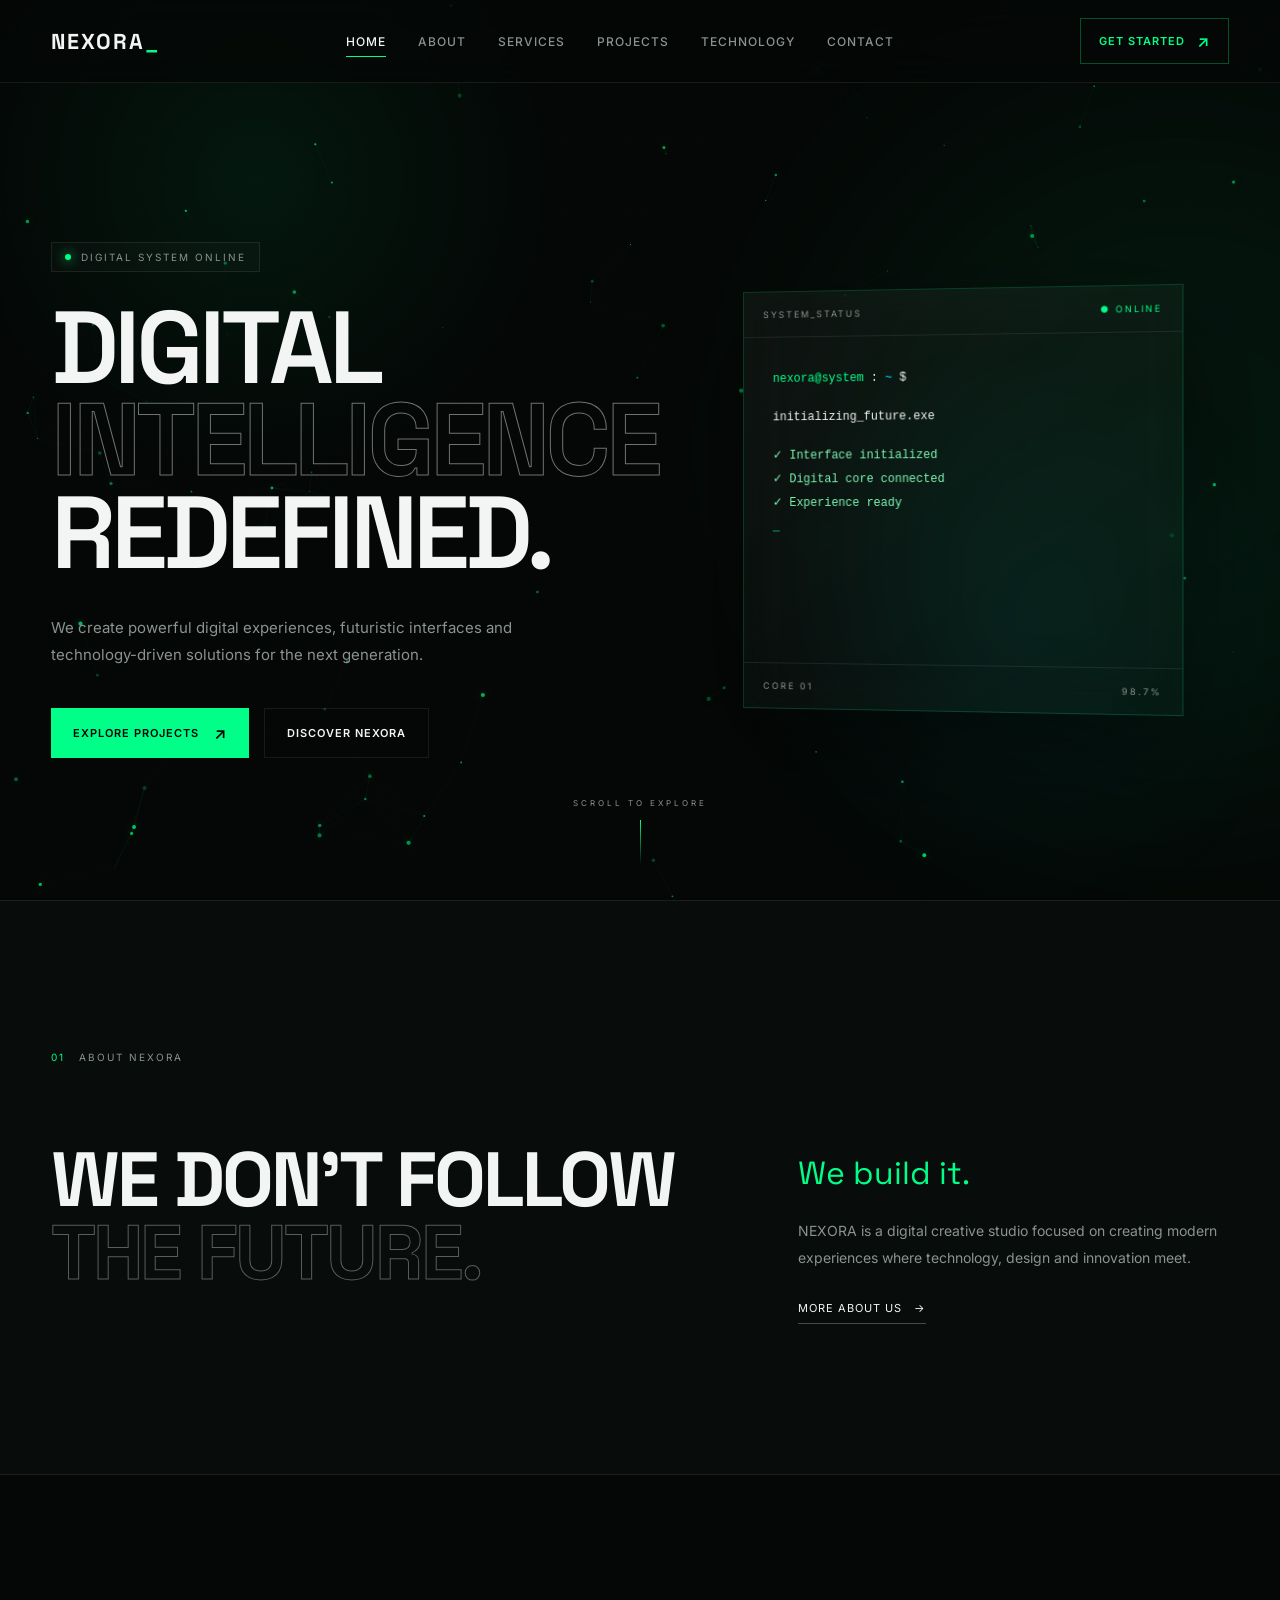
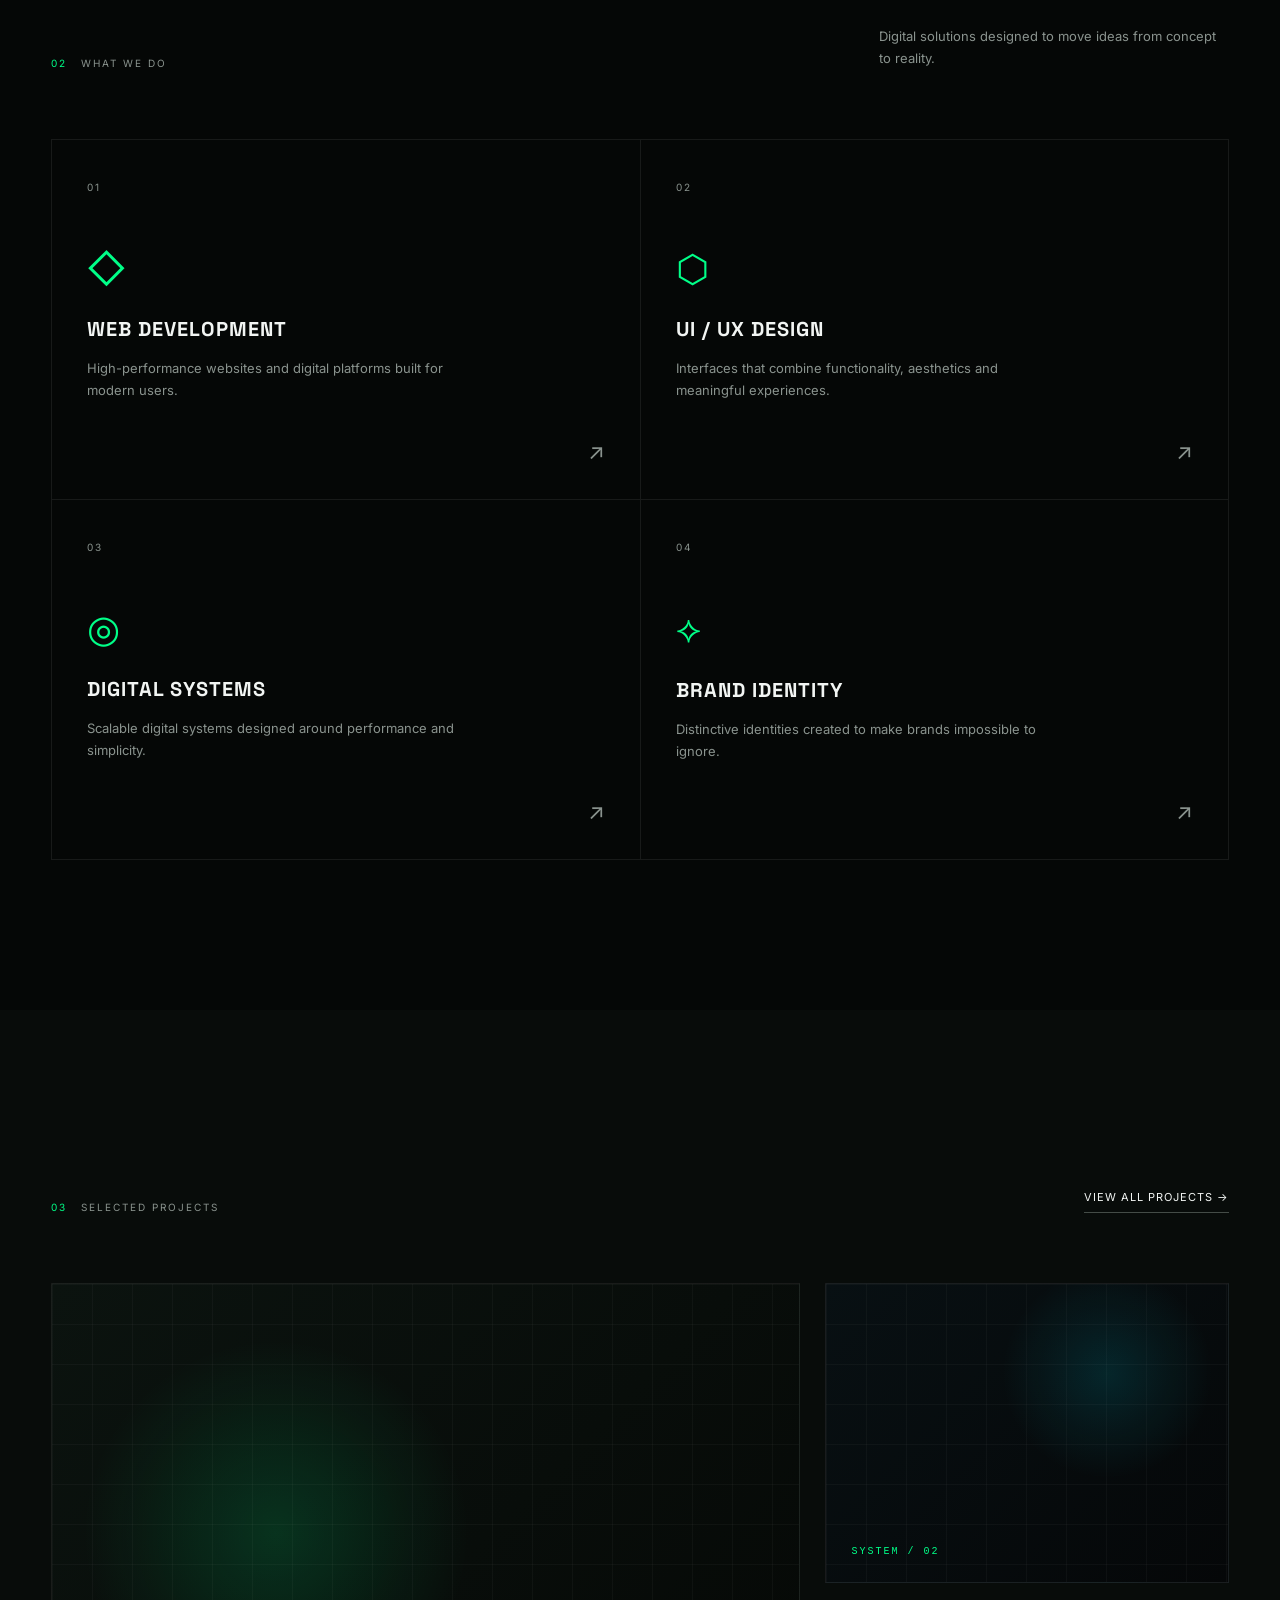
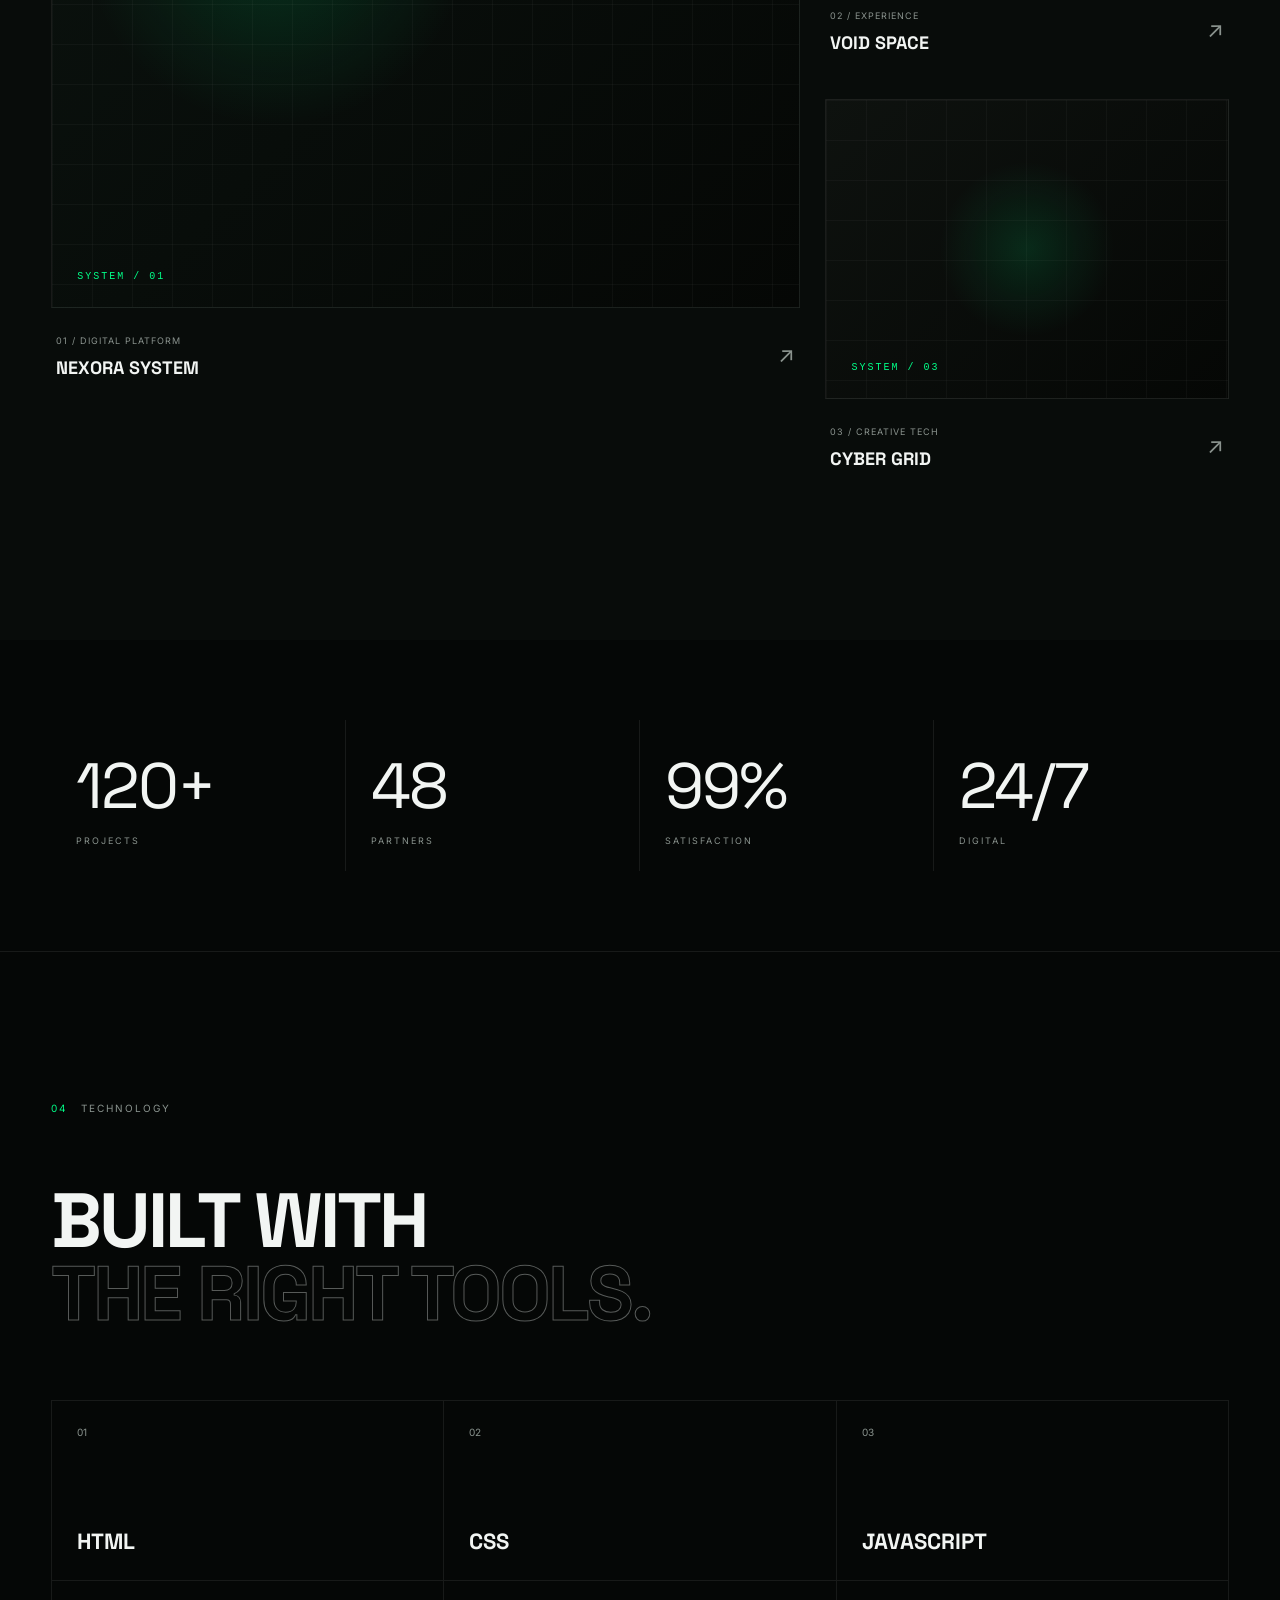
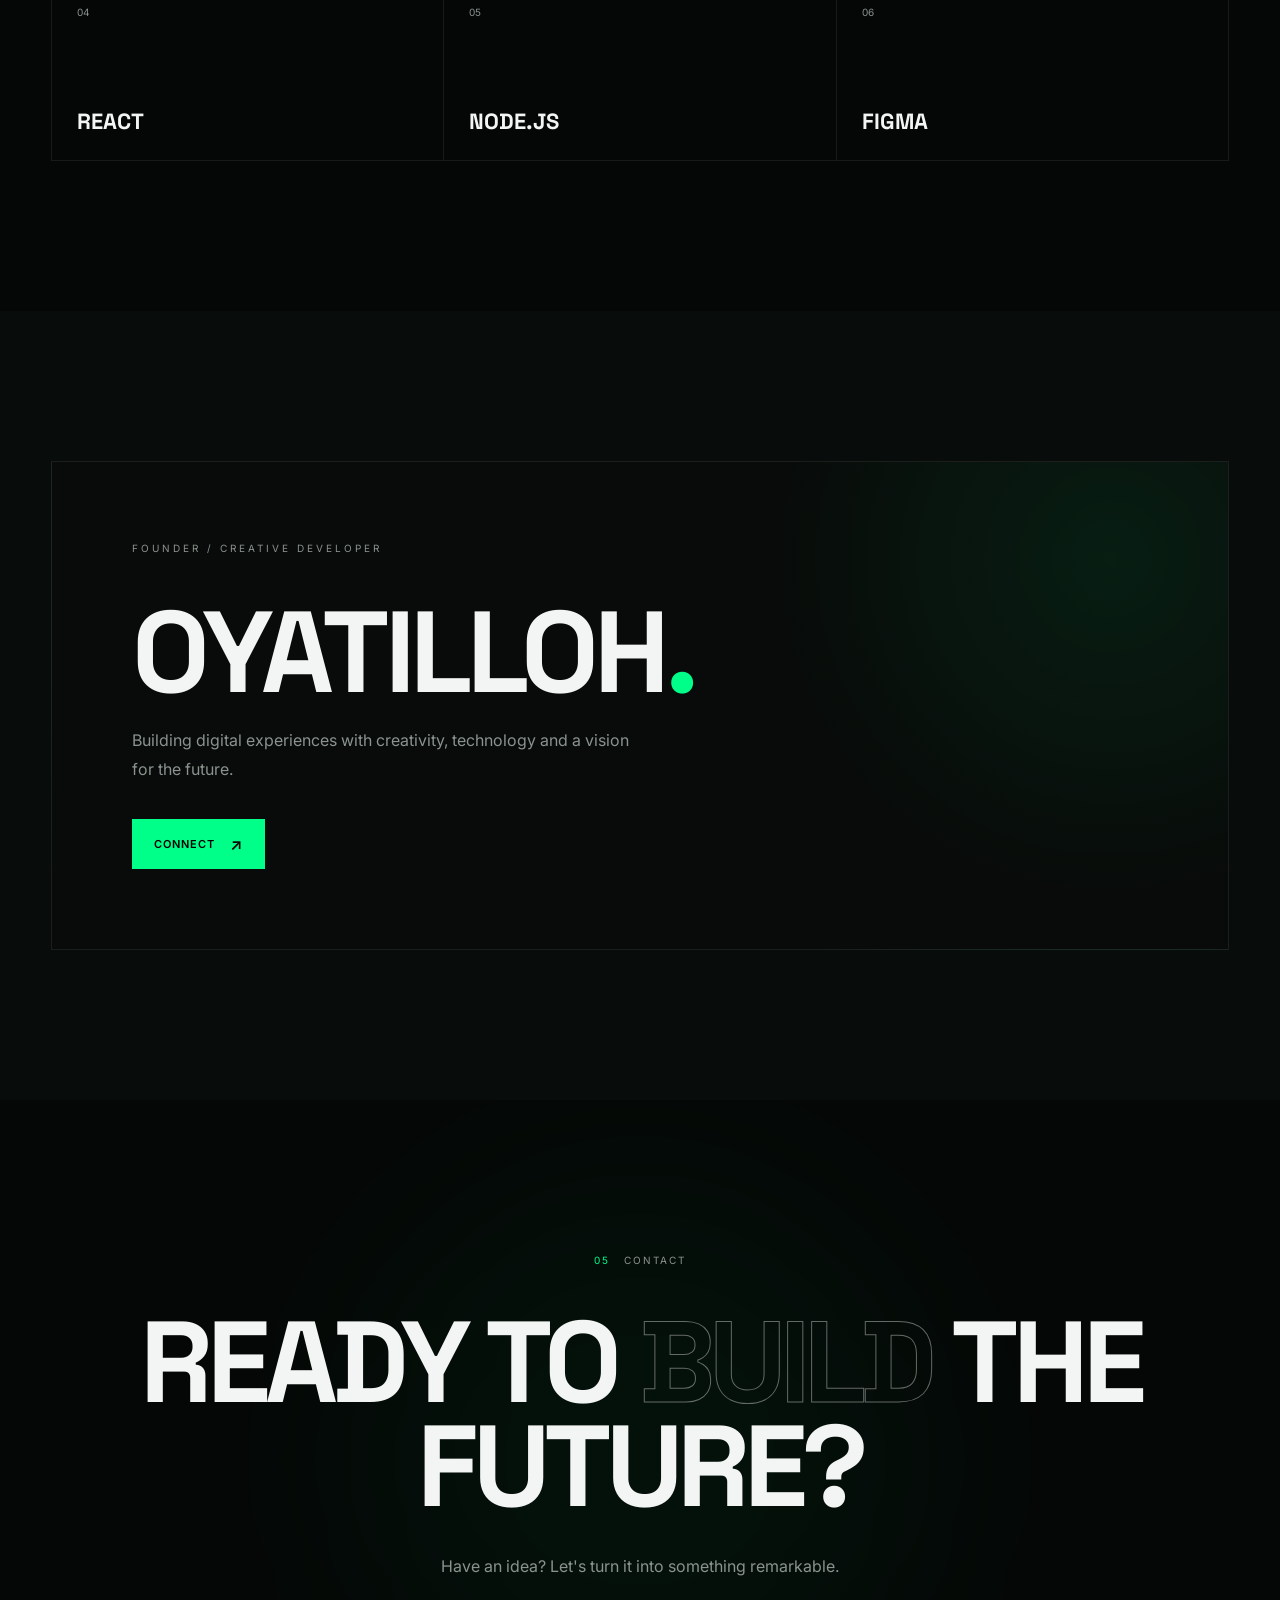
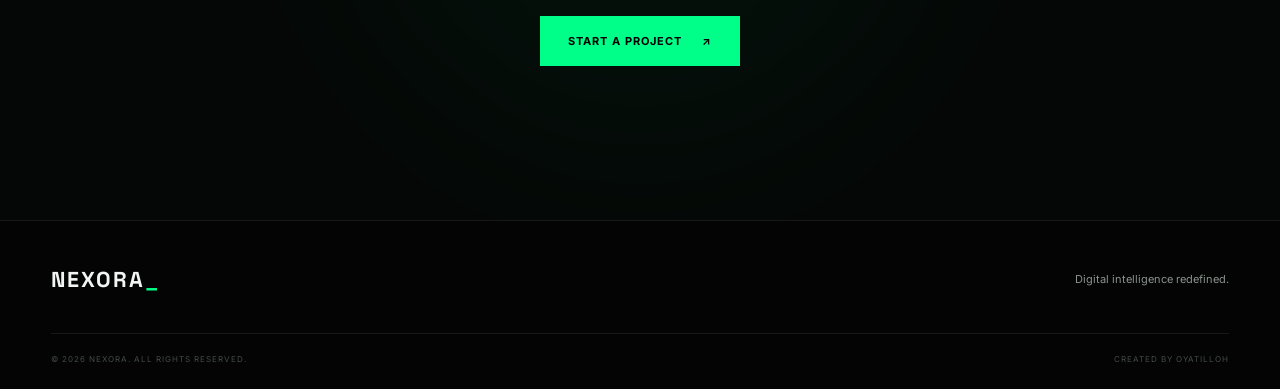
==== index.html @ f5d12a70 "nexora" ====
<!DOCTYPE html>
<html lang="en">
<head>
    <meta charset="UTF-8">
    <meta name="viewport" content="width=device-width, initial-scale=1.0">

    <meta name="description" content="NEXORA — Digital experiences built for the next generation.">
    <meta name="author" content="Oyatilloh">

    <title>NEXORA — Digital Intelligence</title>

    <!-- Google Font -->
    <link rel="preconnect" href="https://fonts.googleapis.com">
    <link rel="preconnect" href="https://fonts.gstatic.com" crossorigin>
    <link href="https://fonts.googleapis.com/css2?family=Inter:wght@300;400;500;600;700;800&family=Space+Grotesk:wght@400;500;600;700&display=swap" rel="stylesheet">

    <!-- CSS -->
    <link rel="stylesheet" href="style.css">
</head>

<body>
    <canvas id="cyberBackground"></canvas>
    <!-- =========================================
         LOADER
    ========================================== -->
    <div class="loader" id="loader">
        <div class="loader-content">
            <span>NEXORA</span>
            <div class="loader-line"></div>
            <small>INITIALIZING SYSTEM...</small>
        </div>
    </div>


    <!-- =========================================
         NAVIGATION
    ========================================== -->
    <header class="header">
        <nav class="navbar container">

            <a href="#home" class="logo">
                NEXORA<span>_</span>
            </a>

            <div class="nav-links">

                <a href="#home" class="nav-link active">
                    Home
                </a>

                <a href="#about" class="nav-link">
                    About
                </a>

                <a href="#services" class="nav-link">
                    Services
                </a>

                <a href="#projects" class="nav-link">
                    Projects
                </a>

                <a href="#technology" class="nav-link">
                    Technology
                </a>

                <a href="#contact" class="nav-link">
                    Contact
                </a>

            </div>

            <a href="#contact" class="nav-button">
                Get Started
                <span>↗</span>
            </a>

            <button class="menu-button" id="menuButton">
                <span></span>
                <span></span>
                <span></span>
            </button>

        </nav>
    </header>


    <main>

        <!-- =========================================
             HERO SECTION
        ========================================== -->
        <section class="hero" id="home">

            <div class="hero-grid"></div>
            <div class="hero-glow"></div>

            <div class="container hero-container">

                <div class="hero-content">

                    <div class="hero-label">
                        <span class="status-dot"></span>
                        DIGITAL SYSTEM ONLINE
                    </div>

                    <h1 class="hero-title">
                        DIGITAL
                        <span>INTELLIGENCE</span>
                        REDEFINED.
                    </h1>

                    <p class="hero-description">
                        We create powerful digital experiences,
                        futuristic interfaces and technology-driven
                        solutions for the next generation.
                    </p>

                    <div class="hero-buttons">

                        <a href="#projects" class="primary-button">
                            Explore Projects
                            <span>↗</span>
                        </a>

                        <a href="#about" class="secondary-button">
                            Discover NEXORA
                        </a>

                    </div>

                </div>

                <div class="hero-visual">

                    <div class="system-card">

                        <div class="system-header">
                            <span>SYSTEM_STATUS</span>
                            <span class="online">● ONLINE</span>
                        </div>

                        <div class="system-terminal">
                            <p>
                                <span class="terminal-green">
                                    nexora@system
                                </span>
                                <span>:</span>
                                <span class="terminal-blue">~</span>
                                <span>$</span>
                            </p>

                            <p class="terminal-command">
                                initializing_future.exe
                            </p>

                            <p class="terminal-success">
                                ✓ Interface initialized
                            </p>

                            <p class="terminal-success">
                                ✓ Digital core connected
                            </p>

                            <p class="terminal-success">
                                ✓ Experience ready
                            </p>

                            <p class="terminal-cursor">
                                _
                            </p>
                        </div>

                        <div class="system-footer">
                            <span>CORE 01</span>
                            <span>98.7%</span>
                        </div>

                    </div>

                </div>

            </div>

            <div class="scroll-indicator">
                <span>SCROLL TO EXPLORE</span>
                <div class="scroll-line"></div>
            </div>

        </section>


        <!-- =========================================
             ABOUT SECTION
        ========================================== -->
        <section class="about section" id="about">

            <div class="container">

                <div class="section-label">
                    <span>01</span>
                    ABOUT NEXORA
                </div>

                <div class="about-grid">

                    <div class="about-heading">

                        <h2>
                            WE DON'T FOLLOW
                            <span>THE FUTURE.</span>
                        </h2>

                    </div>

                    <div class="about-content">

                        <p class="large-text">
                            We build it.
                        </p>

                        <p>
                            NEXORA is a digital creative studio focused on
                            creating modern experiences where technology,
                            design and innovation meet.
                        </p>

                        <a href="#" class="text-link">
                            More about us
                            <span>→</span>
                        </a>

                    </div>

                </div>

            </div>

        </section>


        <!-- =========================================
             SERVICES SECTION
        ========================================== -->
        <section class="services section" id="services">

            <div class="container">

                <div class="section-top">

                    <div class="section-label">
                        <span>02</span>
                        WHAT WE DO
                    </div>

                    <p>
                        Digital solutions designed to move ideas
                        from concept to reality.
                    </p>

                </div>


                <div class="services-grid">

                    <article class="service-card">

                        <span class="service-number">01</span>

                        <div class="service-icon">
                            ◇
                        </div>

                        <h3>WEB DEVELOPMENT</h3>

                        <p>
                            High-performance websites and digital
                            platforms built for modern users.
                        </p>

                        <span class="service-arrow">↗</span>

                    </article>


                    <article class="service-card">

                        <span class="service-number">02</span>

                        <div class="service-icon">
                            ⬡
                        </div>

                        <h3>UI / UX DESIGN</h3>

                        <p>
                            Interfaces that combine functionality,
                            aesthetics and meaningful experiences.
                        </p>

                        <span class="service-arrow">↗</span>

                    </article>


                    <article class="service-card">

                        <span class="service-number">03</span>

                        <div class="service-icon">
                            ◎
                        </div>

                        <h3>DIGITAL SYSTEMS</h3>

                        <p>
                            Scalable digital systems designed around
                            performance and simplicity.
                        </p>

                        <span class="service-arrow">↗</span>

                    </article>


                    <article class="service-card">

                        <span class="service-number">04</span>

                        <div class="service-icon">
                            ⟡
                        </div>

                        <h3>BRAND IDENTITY</h3>

                        <p>
                            Distinctive identities created to make
                            brands impossible to ignore.
                        </p>

                        <span class="service-arrow">↗</span>

                    </article>

                </div>

            </div>

        </section>


        <!-- =========================================
             PROJECTS SECTION
        ========================================== -->
        <section class="projects section" id="projects">

            <div class="container">

                <div class="section-top">

                    <div class="section-label">
                        <span>03</span>
                        SELECTED PROJECTS
                    </div>

                    <a href="#" class="text-link">
                        View all projects →
                    </a>

                </div>


                <div class="projects-grid">

                    <article class="project-card project-large">

                        <div class="project-image project-image-one">
                            <span class="project-overlay-text">
                                SYSTEM / 01
                            </span>
                        </div>

                        <div class="project-info">
                            <div>
                                <span>01 / DIGITAL PLATFORM</span>
                                <h3>NEXORA SYSTEM</h3>
                            </div>

                            <span class="project-arrow">↗</span>
                        </div>

                    </article>


                    <article class="project-card">

                        <div class="project-image project-image-two">
                            <span class="project-overlay-text">
                                SYSTEM / 02
                            </span>
                        </div>

                        <div class="project-info">
                            <div>
                                <span>02 / EXPERIENCE</span>
                                <h3>VOID SPACE</h3>
                            </div>

                            <span class="project-arrow">↗</span>
                        </div>

                    </article>


                    <article class="project-card">

                        <div class="project-image project-image-three">
                            <span class="project-overlay-text">
                                SYSTEM / 03
                            </span>
                        </div>

                        <div class="project-info">
                            <div>
                                <span>03 / CREATIVE TECH</span>
                                <h3>CYBER GRID</h3>
                            </div>

                            <span class="project-arrow">↗</span>
                        </div>

                    </article>

                </div>

            </div>

        </section>


        <!-- =========================================
             STATISTICS SECTION
        ========================================== -->
        <section class="statistics section">

            <div class="container">

                <div class="statistics-grid">

                    <div class="stat">
                        <span class="stat-number">120+</span>
                        <span class="stat-label">PROJECTS</span>
                    </div>

                    <div class="stat">
                        <span class="stat-number">48</span>
                        <span class="stat-label">PARTNERS</span>
                    </div>

                    <div class="stat">
                        <span class="stat-number">99%</span>
                        <span class="stat-label">SATISFACTION</span>
                    </div>

                    <div class="stat">
                        <span class="stat-number">24/7</span>
                        <span class="stat-label">DIGITAL</span>
                    </div>

                </div>

            </div>

        </section>


        <!-- =========================================
             TECHNOLOGY SECTION
        ========================================== -->
        <section class="technology section" id="technology">

            <div class="container">

                <div class="section-label">
                    <span>04</span>
                    TECHNOLOGY
                </div>

                <div class="technology-heading">

                    <h2>
                        BUILT WITH
                        <span>THE RIGHT TOOLS.</span>
                    </h2>

                </div>


                <div class="technology-grid">

                    <div class="tech-card">
                        <span>01</span>
                        <strong>HTML</strong>
                    </div>

                    <div class="tech-card">
                        <span>02</span>
                        <strong>CSS</strong>
                    </div>

                    <div class="tech-card">
                        <span>03</span>
                        <strong>JAVASCRIPT</strong>
                    </div>

                    <div class="tech-card">
                        <span>04</span>
                        <strong>REACT</strong>
                    </div>

                    <div class="tech-card">
                        <span>05</span>
                        <strong>NODE.JS</strong>
                    </div>

                    <div class="tech-card">
                        <span>06</span>
                        <strong>FIGMA</strong>
                    </div>

                </div>

            </div>

        </section>


        <!-- =========================================
             FOUNDER SECTION
        ========================================== -->
        <section class="founder section">

            <div class="container">

                <div class="founder-card">

                    <div class="founder-label">
                        FOUNDER / CREATIVE DEVELOPER
                    </div>

                    <h2>
                        OYATILLOH<span>.</span>
                    </h2>

                    <p>
                        Building digital experiences with creativity,
                        technology and a vision for the future.
                    </p>

                    <a href="#contact" class="primary-button">
                        Connect
                        <span>↗</span>
                    </a>

                </div>

            </div>

        </section>


        <!-- =========================================
             CONTACT SECTION
        ========================================== -->
        <section class="contact section" id="contact">

            <div class="container">

                <div class="contact-content">

                    <div class="section-label">
                        <span>05</span>
                        CONTACT
                    </div>

                    <h2>
                        READY TO
                        <span>BUILD</span>
                        THE FUTURE?
                    </h2>

                    <p>
                        Have an idea? Let's turn it into
                        something remarkable.
                    </p>

                    <a href="login.html" class="contact-button">
                        START A PROJECT
                        <span>↗</span>
                    </a>

                </div>

            </div>

        </section>

    </main>


    <!-- =========================================
         FOOTER
    ========================================== -->
    <footer class="footer">

        <div class="container">

            <div class="footer-top">

                <a href="#home" class="logo">
                    NEXORA<span>_</span>
                </a>

                <p>
                    Digital intelligence redefined.
                </p>

            </div>


            <div class="footer-bottom">

                <span>
                    © 2026 NEXORA. ALL RIGHTS RESERVED.
                </span>

                <span>
                    CREATED BY OYATILLOH
                </span>

            </div>

        </div>

    </footer>


    <!-- JavaScript -->
    <script src="script.js"></script>

</body>
</html>
---- style.css ----
/* =========================================
   NEXORA — GLOBAL STYLES
========================================= */

:root {
    --bg: #050706;
    --bg-soft: #080c0a;
    --card: #0b100d;
    --card-light: #101713;

    --green: #00ff88;
    --green-dark: #00b866;
    --cyan: #00e5ff;

    --white: #f2f5f3;
    --gray: #8a938e;
    --gray-dark: #444c47;

    --border: rgba(255, 255, 255, 0.08);

    --container: 1240px;

    --font-main: "Inter", sans-serif;
    --font-display: "Space Grotesk", sans-serif;
}


/* =========================================
   RESET
========================================= */

* {
    margin: 0;
    padding: 0;
    box-sizing: border-box;
}

html {
    scroll-behavior: smooth;
}

body {
    background: var(--bg);
    color: var(--white);
    font-family: var(--font-main);
    overflow-x: hidden;
}

body::selection {
    background: var(--green);
    color: #000;
}

a {
    text-decoration: none;
    color: inherit;
}

button {
    border: none;
    outline: none;
    font-family: inherit;
}

img {
    max-width: 100%;
    display: block;
}


/* =========================================
   CONTAINER
========================================= */

.container {
    width: min(92%, var(--container));
    margin: 0 auto;
}


/* =========================================
   LOADER
========================================= */

.loader {
    position: fixed;
    inset: 0;
    background: #020302;
    z-index: 9999;

    display: flex;
    align-items: center;
    justify-content: center;

    transition:
        opacity 0.8s ease,
        visibility 0.8s ease;
}

.loader.hidden {
    opacity: 0;
    visibility: hidden;
}

.loader-content {
    width: 300px;
    text-align: center;
}

.loader-content span {
    font-family: var(--font-display);
    font-size: 2rem;
    font-weight: 700;
    letter-spacing: 8px;
}

.loader-content small {
    display: block;
    margin-top: 14px;
    color: var(--gray);
    font-size: 10px;
    letter-spacing: 3px;
}

.loader-line {
    width: 100%;
    height: 2px;
    background: var(--gray-dark);
    margin-top: 25px;
    position: relative;
    overflow: hidden;
}

.loader-line::after {
    content: "";
    position: absolute;
    left: -100%;
    top: 0;

    width: 100%;
    height: 100%;

    background: var(--green);

    animation: loaderLine 1.5s ease forwards;
}

@keyframes loaderLine {
    to {
        left: 0;
    }
}


/* =========================================
   HEADER
========================================= */

.header {
    position: fixed;
    top: 0;
    left: 0;

    width: 100%;

    z-index: 1000;

    border-bottom: 1px solid var(--border);

    background: rgba(5, 7, 6, 0.75);

    backdrop-filter: blur(18px);
}

.navbar {
    height: 82px;

    display: flex;
    align-items: center;
    justify-content: space-between;
}

.logo {
    font-family: var(--font-display);

    font-size: 1.35rem;
    font-weight: 700;

    letter-spacing: 2px;
}

.logo span {
    color: var(--green);
}


.nav-links {
    display: flex;
    align-items: center;
    gap: 32px;
}

.nav-link {
    position: relative;

    color: var(--gray);

    font-size: 12px;
    font-weight: 500;

    text-transform: uppercase;

    letter-spacing: 1px;

    transition: color 0.3s ease;
}

.nav-link:hover,
.nav-link.active {
    color: var(--white);
}

.nav-link::after {
    content: "";

    position: absolute;

    left: 0;
    bottom: -8px;

    width: 0;
    height: 1px;

    background: var(--green);

    transition: width 0.3s ease;
}

.nav-link:hover::after,
.nav-link.active::after {
    width: 100%;
}


.nav-button {
    display: flex;
    align-items: center;
    gap: 12px;

    padding: 12px 18px;

    border: 1px solid rgba(0, 255, 136, 0.3);

    color: var(--green);

    font-size: 11px;
    font-weight: 600;

    text-transform: uppercase;
    letter-spacing: 1px;

    transition: 0.3s ease;
}

.nav-button:hover {
    background: var(--green);
    color: #000;
}

.nav-button span {
    font-size: 16px;
}


/* =========================================
   MOBILE MENU BUTTON
========================================= */

.menu-button {
    display: none;

    width: 40px;
    height: 40px;

    background: transparent;

    cursor: pointer;
}

.menu-button span {
    display: block;

    width: 22px;
    height: 1px;

    background: var(--white);

    margin: 5px auto;
}


/* =========================================
   HERO
========================================= */

.hero {
    min-height: 100vh;

    position: relative;

    display: flex;
    align-items: center;

    overflow: hidden;
}

.hero-grid {
    position: absolute;
    inset: 0;

    opacity: 0.3;

    background-image:
        linear-gradient(
            rgba(0, 255, 136, 0.04) 1px,
            transparent 1px
        ),
        linear-gradient(
            90deg,
            rgba(0, 255, 136, 0.04) 1px,
            transparent 1px
        );

    background-size: 70px 70px;

    mask-image: linear-gradient(
        to bottom,
        black,
        transparent 90%
    );
}

.hero-glow {
    position: absolute;

    width: 700px;
    height: 700px;

    right: -250px;
    top: 50%;

    transform: translateY(-50%);

    background: rgba(0, 255, 136, 0.06);

    border-radius: 50%;

    filter: blur(120px);
}

.hero-container {
    position: relative;
    z-index: 2;

    display: grid;

    grid-template-columns: 1.1fr 0.9fr;

    align-items: center;

    gap: 80px;

    padding-top: 100px;
}


/* =========================================
   HERO CONTENT
========================================= */

.hero-label {
    display: inline-flex;
    align-items: center;
    gap: 10px;

    padding: 8px 13px;

    border: 1px solid var(--border);

    background: rgba(255, 255, 255, 0.02);

    color: var(--gray);

    font-size: 10px;

    letter-spacing: 2px;

    margin-bottom: 30px;
}

.status-dot {
    width: 6px;
    height: 6px;

    border-radius: 50%;

    background: var(--green);

    box-shadow: 0 0 12px var(--green);
}


.hero-title {
    max-width: 850px;

    font-family: var(--font-display);

    font-size: clamp(4rem, 8vw, 7.5rem);

    line-height: 0.9;

    font-weight: 600;

    letter-spacing: -5px;
}

.hero-title span {
    display: block;

    color: transparent;

    -webkit-text-stroke: 1px rgba(242, 245, 243, 0.45);
}

.hero-description {
    max-width: 520px;

    margin-top: 35px;

    color: var(--gray);

    font-size: 15px;

    line-height: 1.8;
}


.hero-buttons {
    display: flex;
    gap: 15px;

    margin-top: 40px;
}

.primary-button,
.secondary-button {
    display: inline-flex;

    align-items: center;
    justify-content: center;

    gap: 15px;

    padding: 15px 22px;

    font-size: 11px;

    font-weight: 600;

    text-transform: uppercase;

    letter-spacing: 1px;

    transition: all 0.3s ease;
}

.primary-button {
    background: var(--green);
    color: #000;
}

.primary-button:hover {
    box-shadow: 0 0 35px rgba(0, 255, 136, 0.25);

    transform: translateY(-3px);
}

.secondary-button {
    border: 1px solid var(--border);

    color: var(--white);
}

.secondary-button:hover {
    border-color: var(--green);

    color: var(--green);
}

.primary-button span {
    font-size: 16px;
}


/* =========================================
   HERO SYSTEM CARD
========================================= */

.hero-visual {
    display: flex;
    justify-content: center;
}

.system-card {
    width: 100%;
    max-width: 500px;

    border: 1px solid rgba(0, 255, 136, 0.18);

    background:
        linear-gradient(
            145deg,
            rgba(255, 255, 255, 0.04),
            rgba(255, 255, 255, 0.01)
        );

    box-shadow:
        0 40px 100px rgba(0, 0, 0, 0.5),
        inset 0 0 50px rgba(0, 255, 136, 0.02);

    backdrop-filter: blur(15px);

    transform: perspective(1000px) rotateY(-5deg);
}

.system-header,
.system-footer {
    padding: 17px 20px;

    display: flex;
    justify-content: space-between;

    border-bottom: 1px solid var(--border);

    color: var(--gray);

    font-size: 9px;

    letter-spacing: 2px;
}

.system-footer {
    border-top: 1px solid var(--border);
    border-bottom: none;
}

.online {
    color: var(--green);
}

.system-terminal {
    min-height: 330px;

    padding: 30px;

    font-family: monospace;

    font-size: 12px;

    line-height: 2;
}

.terminal-green {
    color: var(--green);
}

.terminal-blue {
    color: var(--cyan);
}

.terminal-command {
    color: var(--white);

    margin: 15px 0;
}

.terminal-success {
    color: #7df5b2;
}

.terminal-cursor {
    color: var(--green);

    animation: blink 1s infinite;
}

@keyframes blink {
    50% {
        opacity: 0;
    }
}


/* =========================================
   SCROLL INDICATOR
========================================= */

.scroll-indicator {
    position: absolute;

    bottom: 35px;
    left: 50%;

    transform: translateX(-50%);

    display: flex;
    flex-direction: column;

    align-items: center;

    gap: 12px;

    color: var(--gray);

    font-size: 8px;

    letter-spacing: 3px;
}

.scroll-line {
    width: 1px;
    height: 45px;

    background: linear-gradient(
        var(--green),
        transparent
    );
}


/* =========================================
   GENERAL SECTION
========================================= */

.section {
    padding: 150px 0;
}

.section-label {
    display: flex;
    align-items: center;

    gap: 14px;

    color: var(--gray);

    font-size: 10px;

    letter-spacing: 2px;

    text-transform: uppercase;
}

.section-label span {
    color: var(--green);
}


/* =========================================
   ABOUT
========================================= */

.about {
    background: var(--bg-soft);

    border-top: 1px solid var(--border);
    border-bottom: 1px solid var(--border);
}

.about-grid {
    margin-top: 80px;

    display: grid;

    grid-template-columns: 1.2fr 0.8fr;

    gap: 100px;
}

.about-heading h2,
.technology-heading h2 {
    font-family: var(--font-display);

    font-size: clamp(3rem, 6vw, 6rem);

    line-height: 0.95;

    letter-spacing: -3px;
}

.about-heading h2 span,
.technology-heading h2 span {
    display: block;

    color: transparent;

    -webkit-text-stroke: 1px rgba(242, 245, 243, 0.35);
}

.about-content {
    padding-top: 10px;
}

.large-text {
    color: var(--green);

    font-family: var(--font-display);

    font-size: 2rem;

    margin-bottom: 25px;
}

.about-content > p:not(.large-text) {
    color: var(--gray);

    line-height: 1.9;

    font-size: 14px;
}

.text-link {
    display: inline-flex;

    align-items: center;

    gap: 12px;

    margin-top: 30px;

    color: var(--white);

    font-size: 11px;

    text-transform: uppercase;

    letter-spacing: 1px;

    border-bottom: 1px solid var(--gray-dark);

    padding-bottom: 8px;

    transition: 0.3s ease;
}

.text-link:hover {
    color: var(--green);

    border-color: var(--green);
}


/* =========================================
   SERVICES
========================================= */

.section-top {
    display: flex;

    justify-content: space-between;

    align-items: flex-end;

    margin-bottom: 70px;
}

.section-top > p {
    max-width: 350px;

    color: var(--gray);

    font-size: 13px;

    line-height: 1.7;
}

.services-grid {
    display: grid;

    grid-template-columns: repeat(2, 1fr);

    border-top: 1px solid var(--border);
    border-left: 1px solid var(--border);
}

.service-card {
    position: relative;

    min-height: 360px;

    padding: 35px;

    border-right: 1px solid var(--border);
    border-bottom: 1px solid var(--border);

    overflow: hidden;

    transition: 0.4s ease;
}

.service-card::before {
    content: "";

    position: absolute;

    width: 200px;
    height: 200px;

    right: -100px;
    bottom: -100px;

    border-radius: 50%;

    background: var(--green);

    opacity: 0;

    filter: blur(70px);

    transition: 0.5s ease;
}

.service-card:hover {
    background: var(--card);
}

.service-card:hover::before {
    opacity: 0.08;
}

.service-number {
    color: var(--gray);

    font-size: 10px;

    letter-spacing: 2px;
}

.service-icon {
    margin-top: 50px;

    font-size: 38px;

    color: var(--green);

    transition: 0.4s ease;
}

.service-card:hover .service-icon {
    transform: translateY(-5px) rotate(10deg);
}

.service-card h3 {
    margin-top: 25px;

    font-family: var(--font-display);

    font-size: 20px;

    letter-spacing: 1px;
}

.service-card p {
    max-width: 380px;

    margin-top: 15px;

    color: var(--gray);

    font-size: 13px;

    line-height: 1.7;
}

.service-arrow {
    position: absolute;

    right: 35px;
    bottom: 35px;

    font-size: 22px;

    color: var(--gray);

    transition: 0.3s ease;
}

.service-card:hover .service-arrow {
    color: var(--green);

    transform: translate(5px, -5px);
}


/* =========================================
   PROJECTS
========================================= */

.projects {
    background: var(--bg-soft);
}

.projects-grid {
    display: grid;

    grid-template-columns: 1.3fr 0.7fr;

    gap: 25px;
}

.project-card {
    overflow: hidden;
}

.project-large {
    grid-row: span 2;
}

.project-image {
    min-height: 300px;

    position: relative;

    border: 1px solid var(--border);

    overflow: hidden;

    background:
        radial-gradient(
            circle at 30% 40%,
            rgba(0, 255, 136, 0.15),
            transparent 30%
        ),
        linear-gradient(
            135deg,
            #0b130f,
            #050705
        );

    transition: 0.5s ease;
}

.project-large .project-image {
    min-height: 625px;
}

.project-image::before {
    content: "";

    position: absolute;
    inset: 0;

    background-image:
        linear-gradient(
            rgba(255,255,255,0.03) 1px,
            transparent 1px
        ),
        linear-gradient(
            90deg,
            rgba(255,255,255,0.03) 1px,
            transparent 1px
        );

    background-size: 40px 40px;
}

.project-image-two {
    background:
        radial-gradient(
            circle at 70% 30%,
            rgba(0, 229, 255, 0.12),
            transparent 30%
        ),
        linear-gradient(
            135deg,
            #081013,
            #050708
        );
}

.project-image-three {
    background:
        radial-gradient(
            circle at 50% 50%,
            rgba(0, 255, 136, 0.12),
            transparent 35%
        ),
        linear-gradient(
            135deg,
            #0e120f,
            #050705
        );
}

.project-card:hover .project-image {
    transform: scale(0.98);

    border-color: rgba(0, 255, 136, 0.3);
}

.project-overlay-text {
    position: absolute;

    left: 25px;
    bottom: 25px;

    font-family: monospace;

    font-size: 10px;

    color: var(--green);

    letter-spacing: 2px;
}

.project-info {
    display: flex;

    align-items: center;

    justify-content: space-between;

    padding: 20px 5px;
}

.project-info > div span {
    color: var(--gray);

    font-size: 9px;

    letter-spacing: 1px;
}

.project-info h3 {
    margin-top: 8px;

    font-family: var(--font-display);

    font-size: 18px;
}

.project-arrow {
    color: var(--gray);

    font-size: 22px;

    transition: 0.3s ease;
}

.project-card:hover .project-arrow {
    color: var(--green);

    transform: translate(5px, -5px);
}


/* =========================================
   STATISTICS
========================================= */

.statistics {
    padding: 80px 0;

    border-bottom: 1px solid var(--border);
}

.statistics-grid {
    display: grid;

    grid-template-columns: repeat(4, 1fr);
}

.stat {
    padding: 25px;

    border-right: 1px solid var(--border);
}

.stat:last-child {
    border-right: none;
}

.stat-number {
    display: block;

    font-family: var(--font-display);

    font-size: clamp(2.5rem, 5vw, 4rem);

    letter-spacing: -2px;
}

.stat-label {
    display: block;

    margin-top: 8px;

    color: var(--gray);

    font-size: 9px;

    letter-spacing: 2px;
}


/* =========================================
   TECHNOLOGY
========================================= */

.technology-heading {
    margin-top: 70px;
}

.technology-grid {
    display: grid;

    grid-template-columns: repeat(3, 1fr);

    margin-top: 70px;

    border-top: 1px solid var(--border);
    border-left: 1px solid var(--border);
}

.tech-card {
    min-height: 180px;

    padding: 25px;

    display: flex;

    flex-direction: column;

    justify-content: space-between;

    border-right: 1px solid var(--border);
    border-bottom: 1px solid var(--border);

    transition: 0.3s ease;
}

.tech-card span {
    color: var(--gray);

    font-size: 10px;
}

.tech-card strong {
    font-family: var(--font-display);

    font-size: 22px;
}

.tech-card:hover {
    background: var(--card);

    color: var(--green);

    box-shadow: inset 0 -2px var(--green);
}


/* =========================================
   FOUNDER
========================================= */

.founder {
    background: var(--bg-soft);
}

.founder-card {
    position: relative;

    overflow: hidden;

    padding: 80px;

    border: 1px solid var(--border);

    background:
        radial-gradient(
            circle at 90% 20%,
            rgba(0,255,136,0.08),
            transparent 30%
        ),
        #080b09;
}

.founder-label {
    color: var(--gray);

    font-size: 10px;

    letter-spacing: 3px;
}

.founder-card h2 {
    margin-top: 25px;

    font-family: var(--font-display);

    font-size: clamp(4rem, 9vw, 9rem);

    letter-spacing: -5px;
}

.founder-card h2 span {
    color: var(--green);
}

.founder-card p {
    max-width: 500px;

    color: var(--gray);

    line-height: 1.8;

    margin-bottom: 35px;
}


/* =========================================
   CONTACT
========================================= */

.contact {
    min-height: 80vh;

    display: flex;

    align-items: center;

    position: relative;

    overflow: hidden;
}

.contact::before {
    content: "";

    position: absolute;

    width: 600px;
    height: 600px;

    left: 50%;
    top: 50%;

    transform: translate(-50%, -50%);

    border-radius: 50%;

    background: rgba(0, 255, 136, 0.04);

    filter: blur(100px);
}

.contact-content {
    position: relative;

    text-align: center;
}

.contact-content .section-label {
    justify-content: center;
}

.contact-content h2 {
    margin-top: 45px;

    font-family: var(--font-display);

    font-size: clamp(4rem, 9vw, 9rem);

    line-height: 0.9;

    letter-spacing: -6px;
}

.contact-content h2 span {
    color: transparent;

    -webkit-text-stroke: 1px rgba(242,245,243,0.4);
}

.contact-content p {
    margin: 35px auto;

    max-width: 450px;

    color: var(--gray);

    line-height: 1.7;
}

.contact-button {
    display: inline-flex;

    align-items: center;

    gap: 20px;

    padding: 18px 28px;

    background: var(--green);

    color: #000;

    font-size: 11px;

    font-weight: 700;

    letter-spacing: 1px;

    transition: 0.3s ease;
}

.contact-button:hover {
    transform: translateY(-4px);

    box-shadow: 0 15px 50px rgba(0,255,136,0.2);
}


/* =========================================
   FOOTER
========================================= */

.footer {
    padding: 45px 0 25px;

    border-top: 1px solid var(--border);

    background: #030403;
}

.footer-top {
    display: flex;

    align-items: center;

    justify-content: space-between;

    padding-bottom: 40px;
}

.footer-top p {
    color: var(--gray);

    font-size: 11px;
}

.footer-bottom {
    display: flex;

    justify-content: space-between;

    padding-top: 20px;

    border-top: 1px solid var(--border);

    color: var(--gray-dark);

    font-size: 8px;

    letter-spacing: 1px;
}


/* =========================================
   RESPONSIVE
========================================= */

@media (max-width: 1000px) {

    .nav-links,
    .nav-button {
        display: none;
    }

    .menu-button {
        display: block;
    }

    .hero-container {
        grid-template-columns: 1fr;
    }

    .hero-visual {
        display: none;
    }

    .about-grid {
        grid-template-columns: 1fr;

        gap: 40px;
    }

    .projects-grid {
        grid-template-columns: 1fr;
    }

    .project-large {
        grid-row: auto;
    }

    .project-large .project-image {
        min-height: 400px;
    }
}


@media (max-width: 700px) {

    .section {
        padding: 100px 0;
    }

    .hero-title {
        font-size: clamp(3.2rem, 16vw, 5rem);

        letter-spacing: -3px;
    }

    .hero-description {
        font-size: 13px;
    }

    .hero-buttons {
        flex-direction: column;

        align-items: stretch;
    }

    .primary-button,
    .secondary-button {
        width: 100%;
    }

    .services-grid {
        grid-template-columns: 1fr;
    }

    .statistics-grid {
        grid-template-columns: repeat(2, 1fr);
    }

    .stat {
        border-bottom: 1px solid var(--border);
    }

    .stat:nth-child(2) {
        border-right: none;
    }

    .technology-grid {
        grid-template-columns: repeat(2, 1fr);
    }

    .founder-card {
        padding: 40px 25px;
    }

    .founder-card h2 {
        letter-spacing: -3px;
    }

    .contact-content h2 {
        letter-spacing: -4px;
    }

    .footer-top,
    .footer-bottom {
        flex-direction: column;

        align-items: flex-start;

        gap: 20px;
    }

    .scroll-indicator {
        display: none;
    }
}


@media (max-width: 450px) {

    .navbar {
        height: 70px;
    }

    .hero-container {
        padding-top: 100px;
    }

    .hero-label {
        font-size: 8px;
    }

    .technology-grid {
        grid-template-columns: 1fr;
    }

    .statistics-grid {
        grid-template-columns: 1fr;
    }

    .stat {
        border-right: none;
    }

    .project-large .project-image {
        min-height: 300px;
    }
}
/* =========================================
   JAVASCRIPT ANIMATIONS
========================================= */

.reveal {
    opacity: 0;
    transform: translateY(35px);
    transition:
        opacity 0.8s ease,
        transform 0.8s ease;
}

.reveal-visible {
    opacity: 1;
    transform: translateY(0);
}

.header.scrolled {
    background: rgba(3, 5, 4, 0.94);
    border-bottom-color: rgba(0, 255, 136, 0.12);
}

@media (max-width: 1000px) {

    .nav-links.mobile-active {
        display: flex;

        position: absolute;

        top: 82px;
        left: 0;

        width: 100%;

        padding: 30px;

        flex-direction: column;
        align-items: flex-start;

        gap: 25px;

        background: rgba(5, 7, 6, 0.98);

        border-bottom: 1px solid var(--border);

        backdrop-filter: blur(20px);
    }

}
/* =========================================
   ANIMATED CYBER BACKGROUND
========================================= */

#cyberBackground {
    position: fixed;
    inset: 0;

    width: 100%;
    height: 100%;

    z-index: -10;

    pointer-events: none;

    background: #050706;
}

/* Dark overlay */
body::before {
    content: "";

    position: fixed;
    inset: 0;

    z-index: -5;

    pointer-events: none;

    background:
        radial-gradient(
            circle at 20% 20%,
            rgba(0, 255, 136, 0.07),
            transparent 25%
        ),
        radial-gradient(
            circle at 80% 70%,
            rgba(0, 229, 255, 0.05),
            transparent 25%
        );
}

/* Subtle moving scanline */
body::after {
    content: "";

    position: fixed;
    left: 0;
    top: -100%;

    width: 100%;
    height: 100%;

    z-index: 999;

    pointer-events: none;

    background: linear-gradient(
        to bottom,
        transparent,
        rgba(0, 255, 136, 0.025),
        transparent
    );

    animation: scanline 8s linear infinite;
}

@keyframes scanline {
    0% {
        transform: translateY(0);
    }

    100% {
        transform: translateY(200%);
    }
}
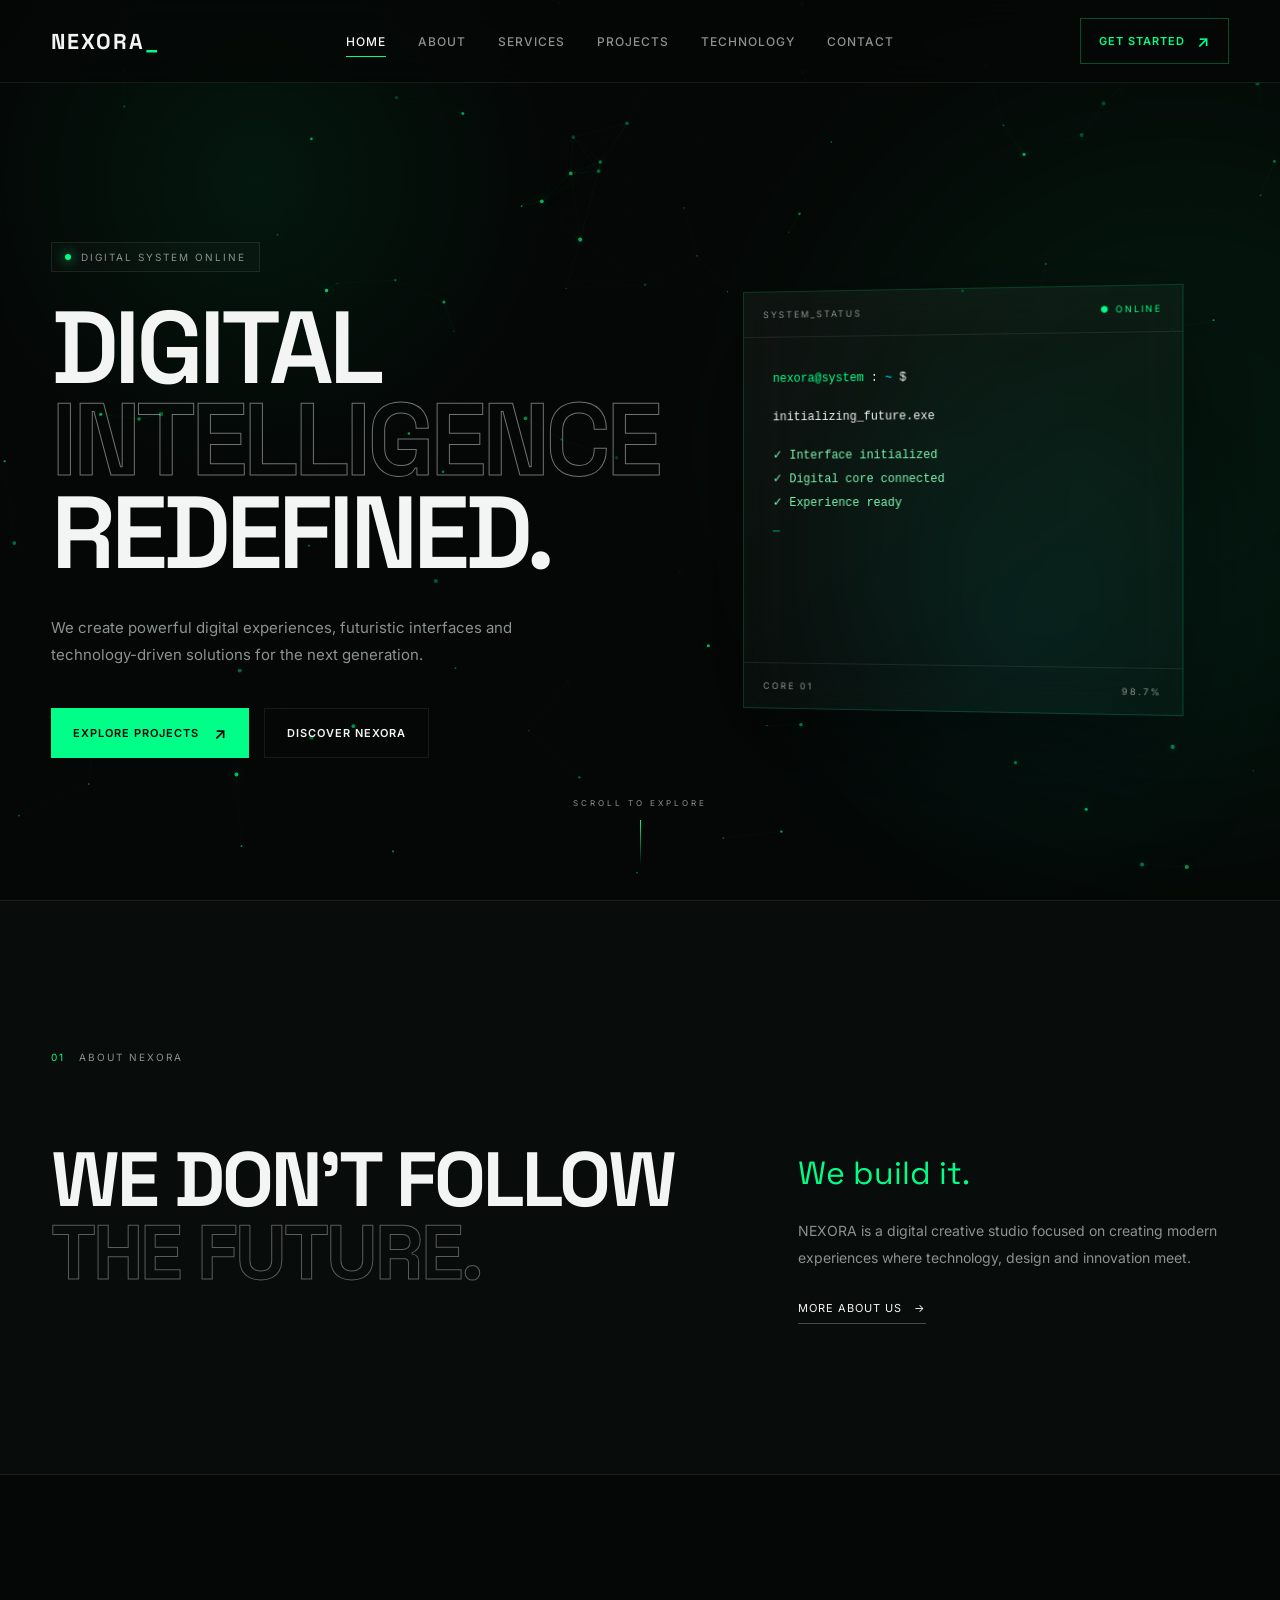
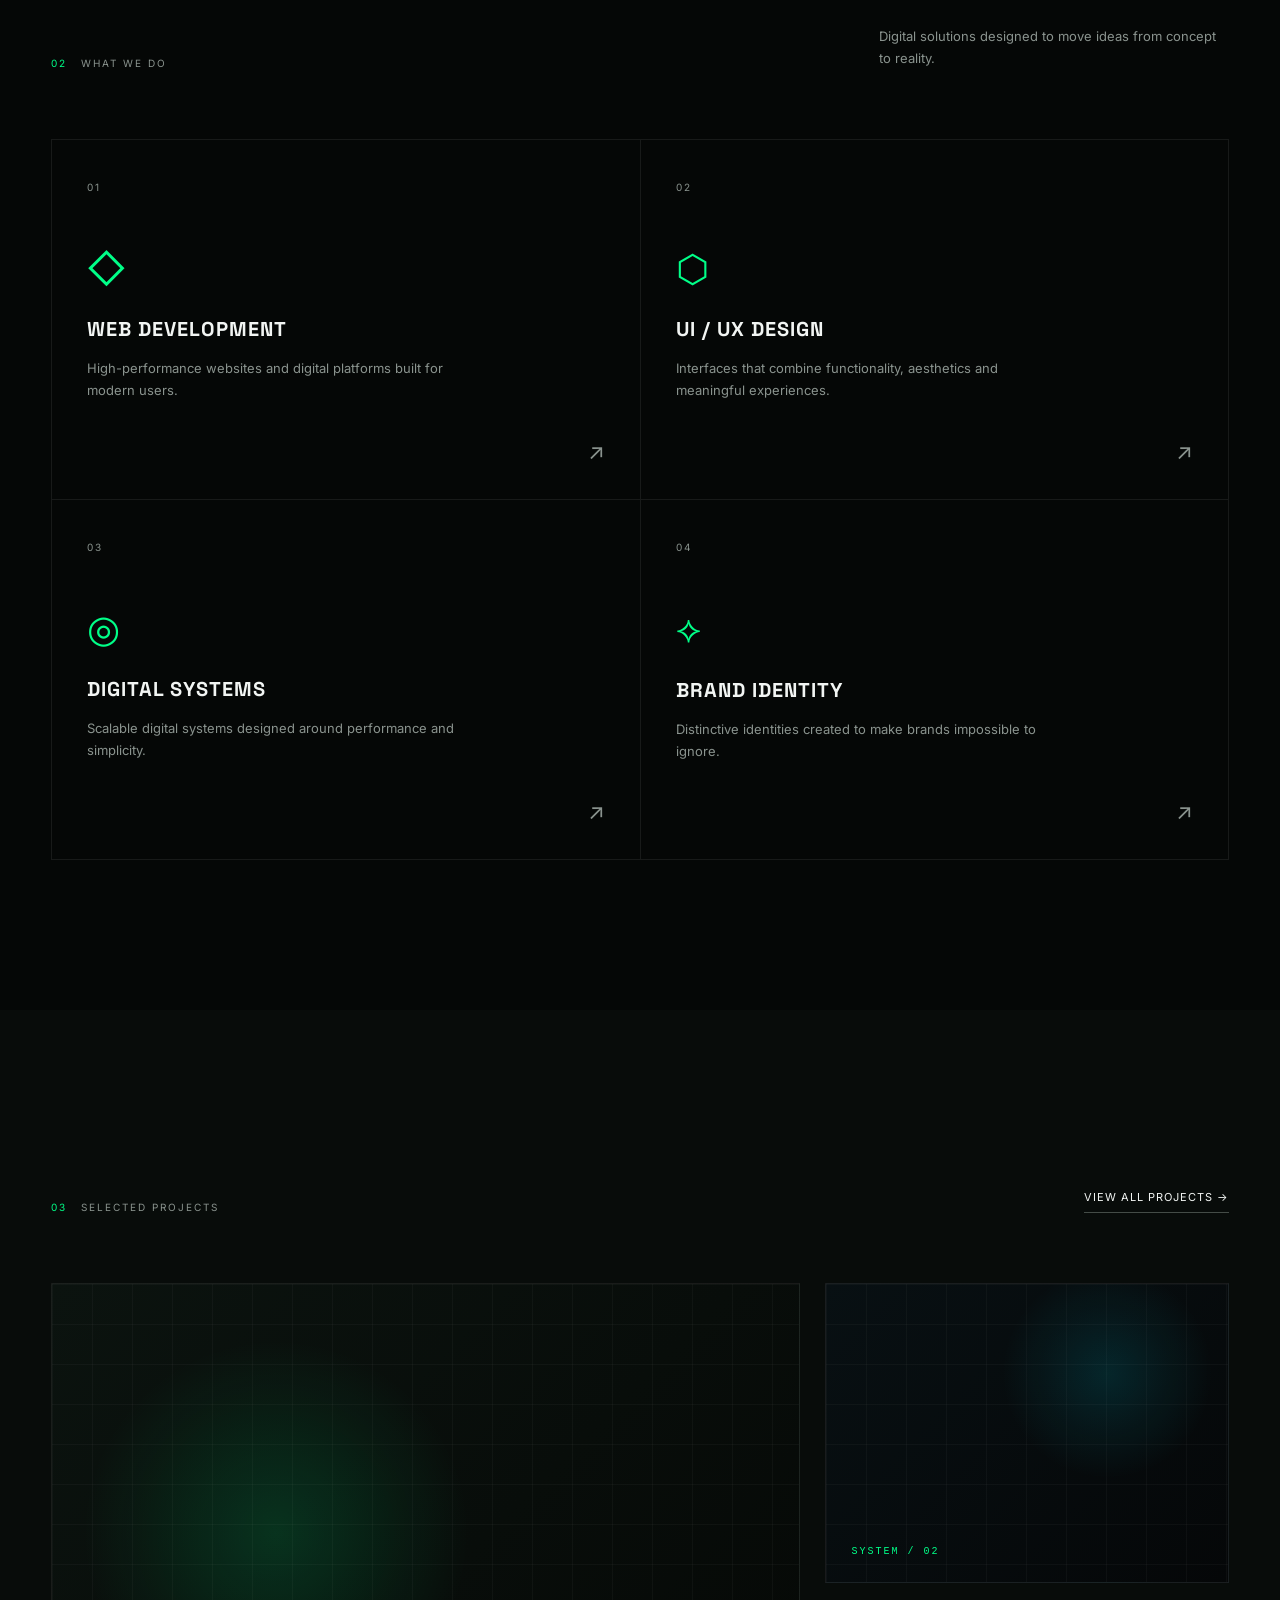
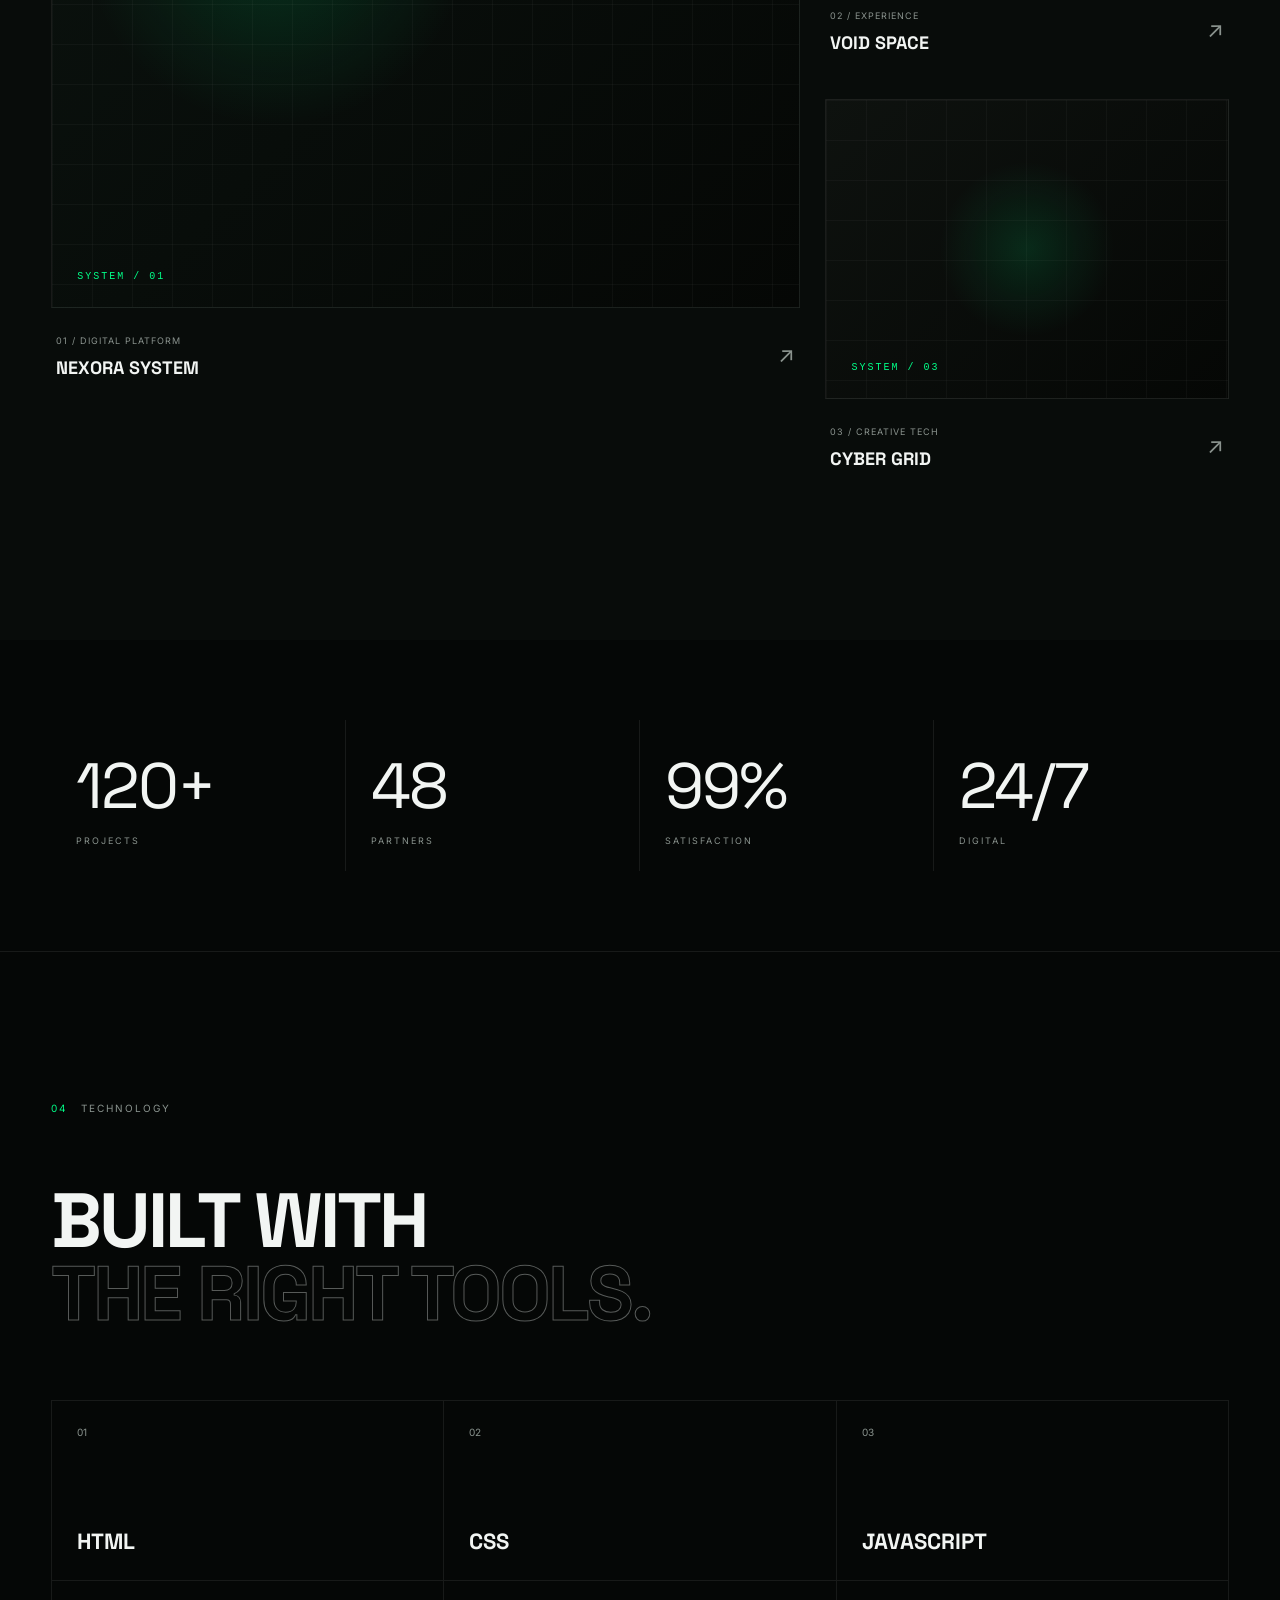
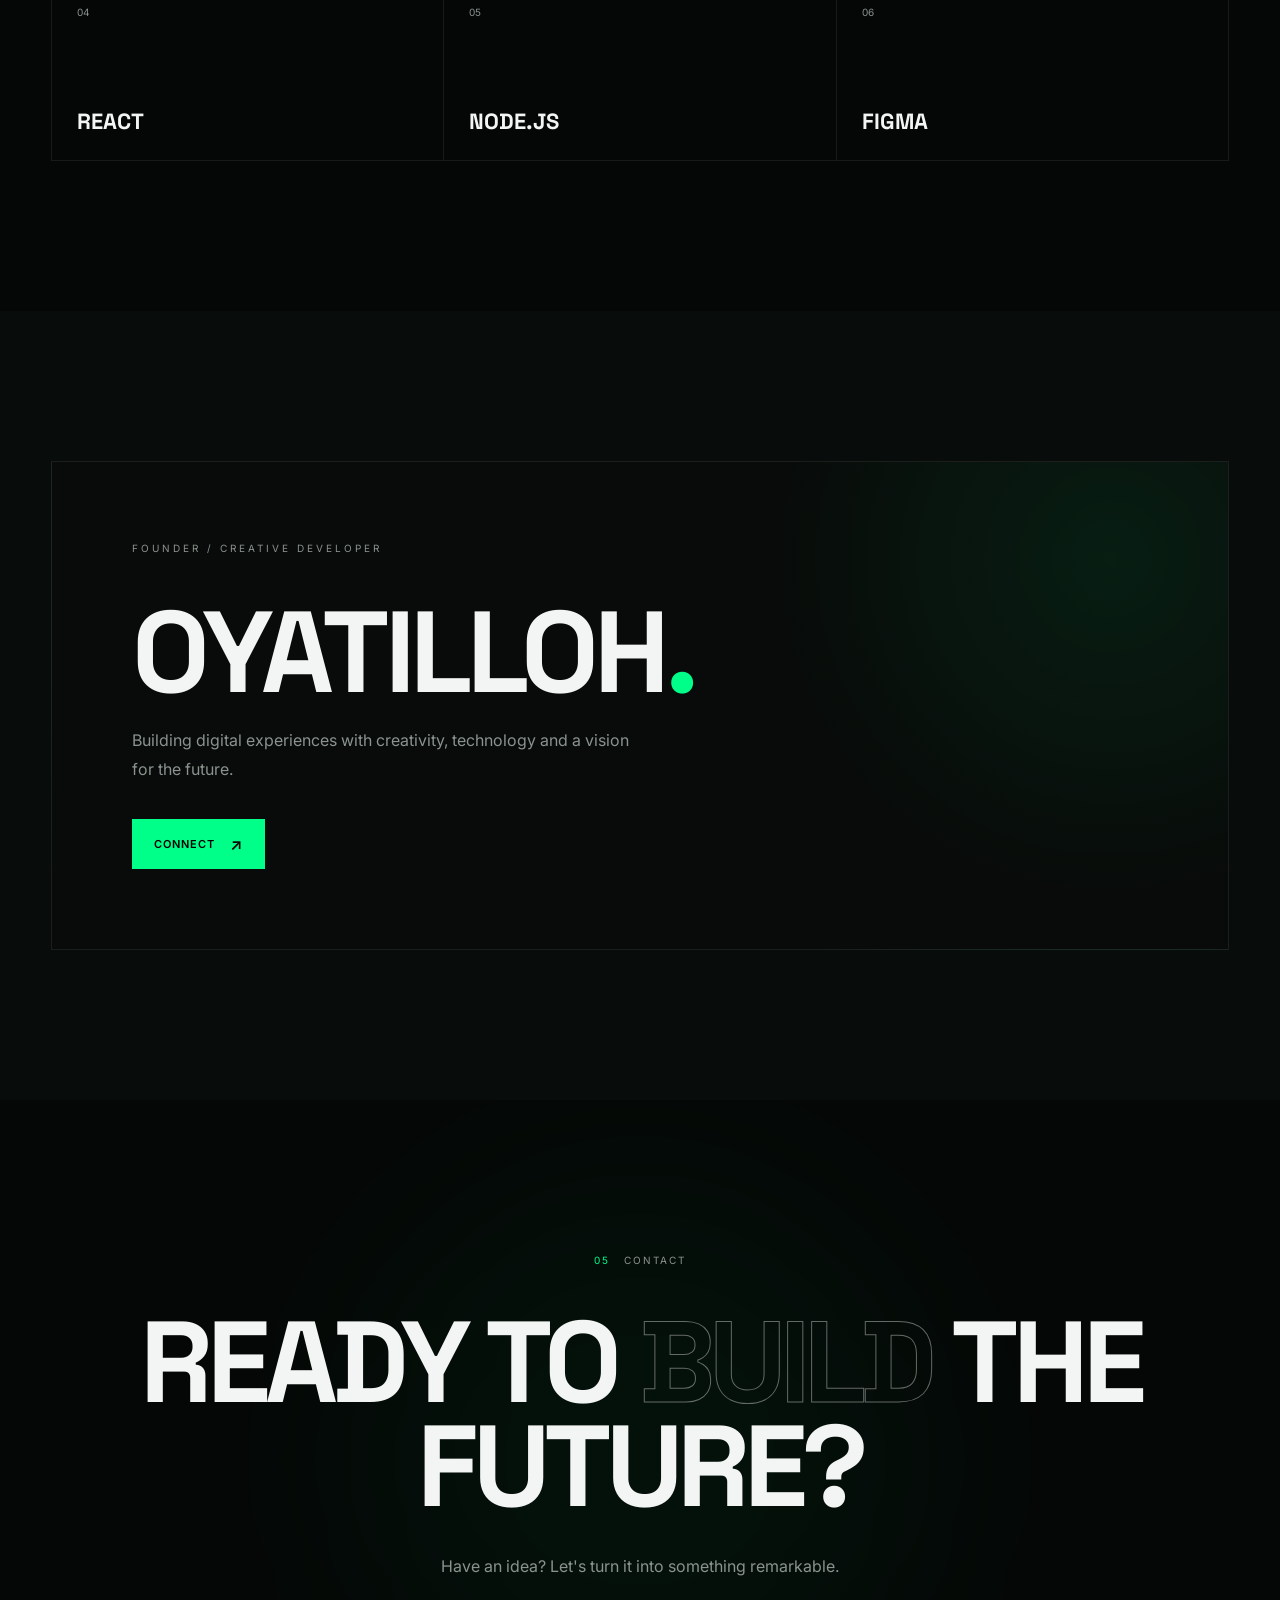
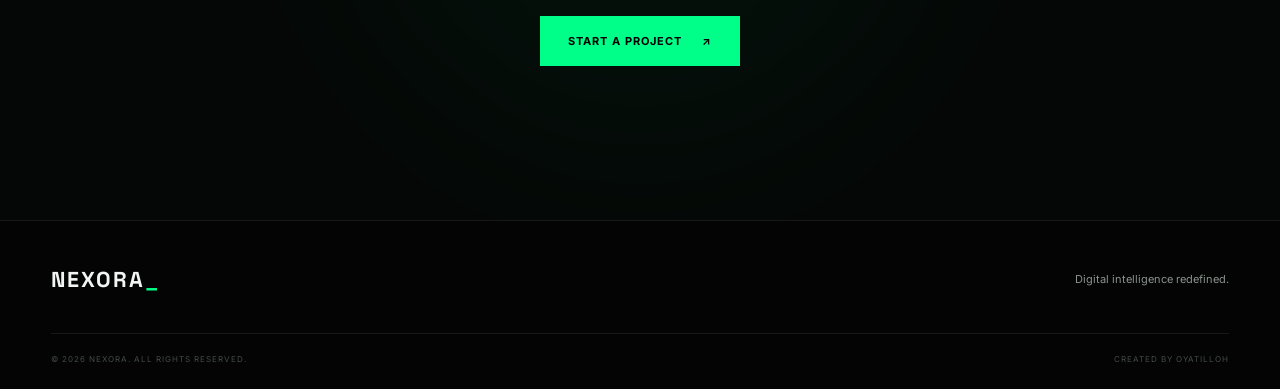
==== commit d48b9385: "develop zexora" ====
--- a/index.html
+++ b/index.html
@@ -225,7 +225,7 @@
                             design and innovation meet.
                         </p>
 
-                        <a href="#" class="text-link">
+                        <a href="about.html" class="text-link">
                             More about us
                             <span>→</span>
                         </a>
@@ -263,7 +263,7 @@
 
                 <div class="services-grid">
 
-                    <article class="service-card">
+                    <a href="web-development.html" class="service-card">
 
                         <span class="service-number">01</span>
 
@@ -280,10 +280,10 @@
 
                         <span class="service-arrow">↗</span>
 
-                    </article>
-
-
-                    <article class="service-card">
+                    </a>
+
+
+                    <a href="ui-ux.html" class="service-card">
 
                         <span class="service-number">02</span>
 
@@ -300,10 +300,10 @@
 
                         <span class="service-arrow">↗</span>
 
-                    </article>
-
-
-                    <article class="service-card">
+                    </a>
+
+
+                    <a href="digital-systems.html" class="service-card">
 
                         <span class="service-number">03</span>
 
@@ -320,10 +320,10 @@
 
                         <span class="service-arrow">↗</span>
 
-                    </article>
-
-
-                    <article class="service-card">
+                    </a>
+
+
+                    <a href="brand-identity.html" class="service-card">
 
                         <span class="service-number">04</span>
 
@@ -340,7 +340,7 @@
 
                         <span class="service-arrow">↗</span>
 
-                    </article>
+                    </a>
 
                 </div>
 
